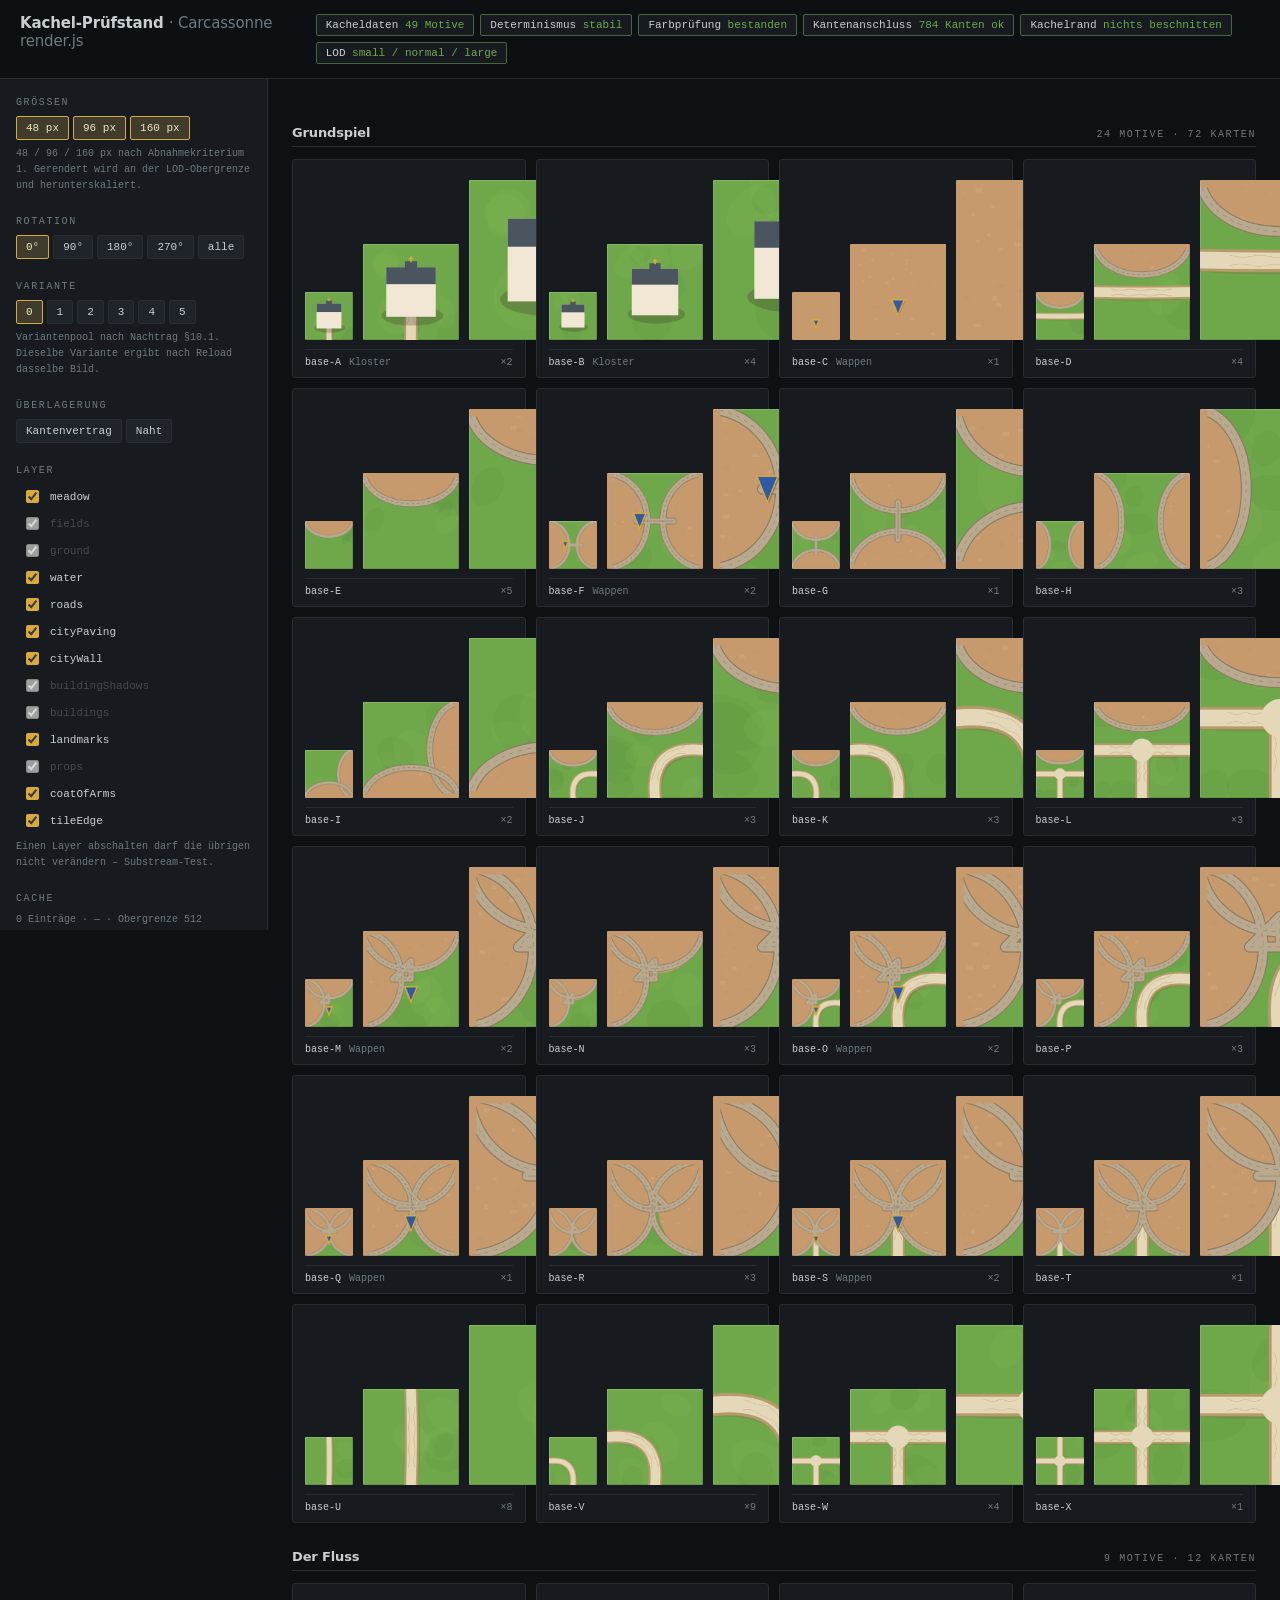
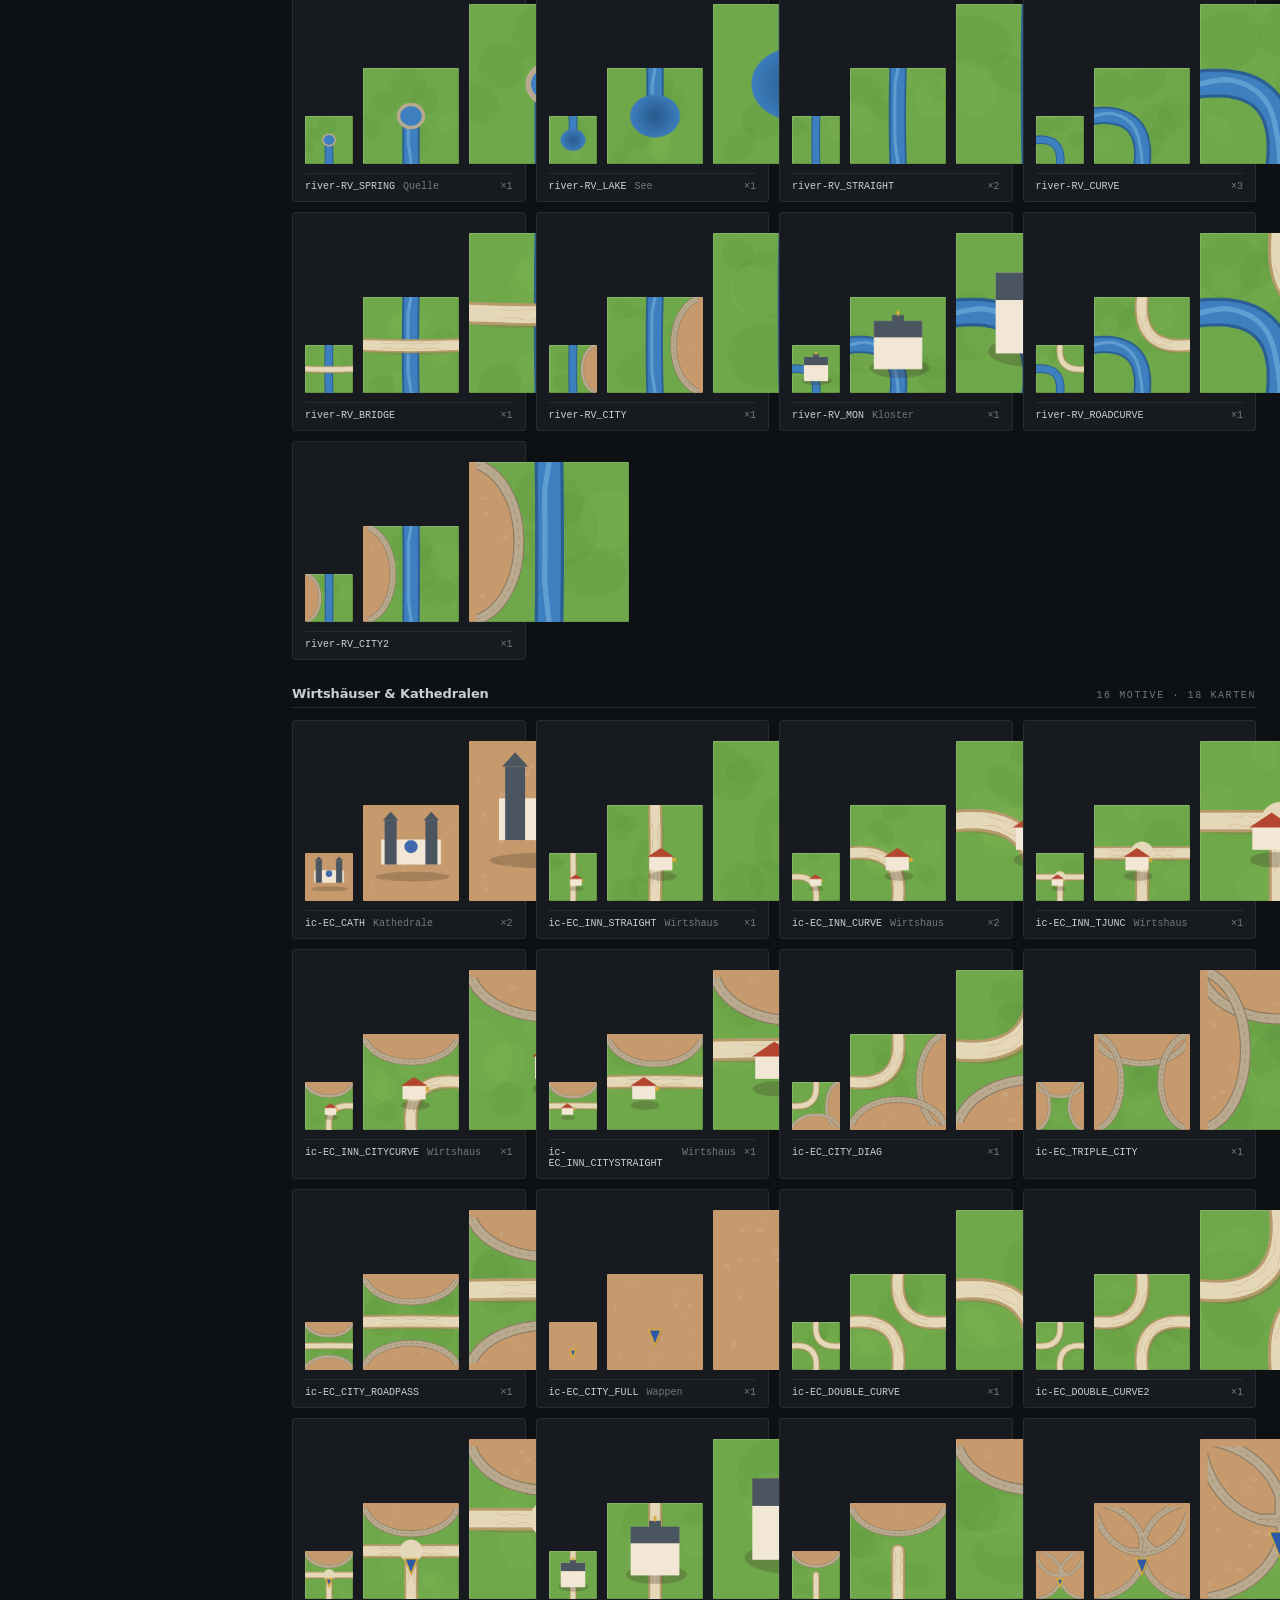
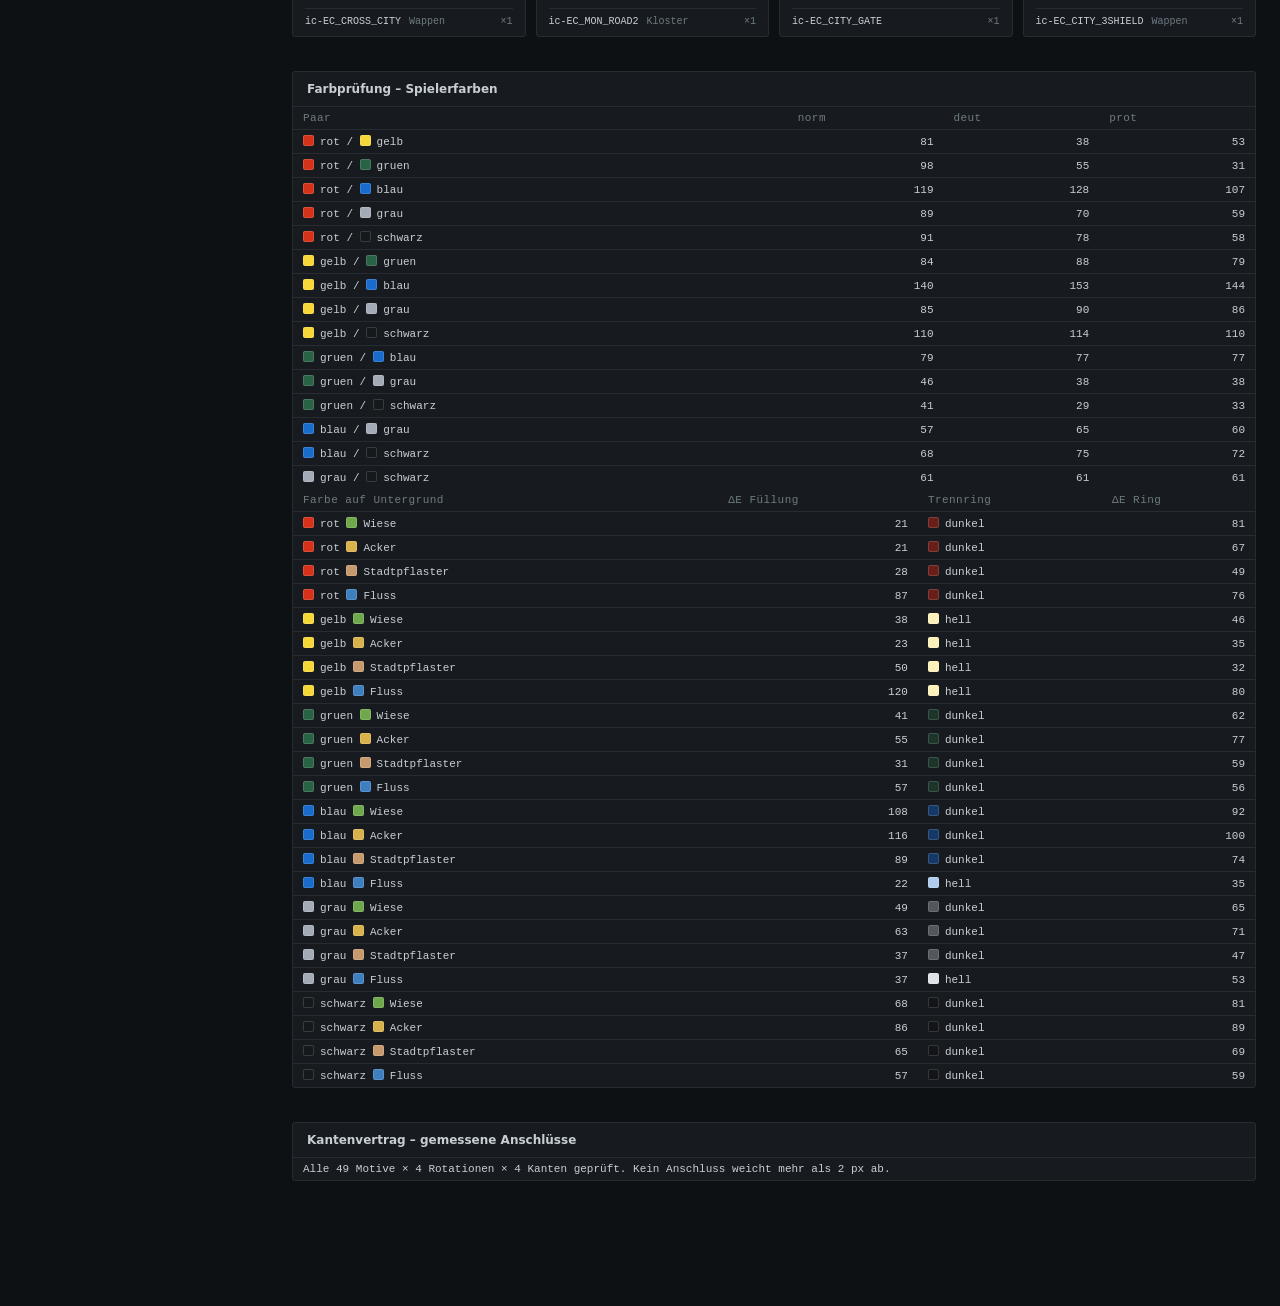
==== debug/gallery.html @ 9d8553ee "Kacheldaten an das Renderer-Schema anschließen Adapter statt zweiter Kachelliste: js/ui/render/adapt" ====
<!doctype html>
<html lang="de">
<head>
<meta charset="utf-8">
<meta name="viewport" content="width=device-width, initial-scale=1">
<title>Kachel-Prüfstand</title>
<style>
  :root {
    --ink: #0E1113;
    --surface: #171B1F;
    --raised: #1E242A;
    --line: #262C31;
    --text: #C8CFD4;
    --muted: #6E7A82;
    --gold: #D8A93B;
    --alert: #E2574B;
    --ok: #6FA84A;
    --mono: ui-monospace, "SF Mono", "JetBrains Mono", Menlo, Consolas, monospace;
    --sans: "Inter Tight", "Helvetica Neue", system-ui, sans-serif;
    --rail: 268px;
  }

  * { box-sizing: border-box; }

  body {
    margin: 0;
    background: var(--ink);
    color: var(--text);
    font-family: var(--sans);
    font-size: 13px;
    -webkit-font-smoothing: antialiased;
  }

  .eyebrow {
    font-family: var(--mono);
    font-size: 10px;
    letter-spacing: 0.16em;
    text-transform: uppercase;
    color: var(--muted);
  }

  /* ------------------------------------------------------------- Kopfzeile */
  header {
    position: sticky; top: 0; z-index: 20;
    display: flex; align-items: baseline; gap: 24px;
    padding: 14px 20px;
    background: color-mix(in srgb, var(--ink) 92%, transparent);
    backdrop-filter: blur(8px);
    border-bottom: 1px solid var(--line);
  }
  header h1 {
    margin: 0;
    font-size: 15px; font-weight: 600; letter-spacing: -0.01em;
  }
  header h1 span { color: var(--muted); font-weight: 400; }

  #checks { display: flex; gap: 6px; flex-wrap: wrap; margin-left: auto; }
  .check {
    font-family: var(--mono); font-size: 11px;
    padding: 4px 9px; border-radius: 2px;
    border: 1px solid var(--line); background: var(--surface);
    white-space: nowrap;
  }
  .check b { font-weight: 500; }
  .check.pass { border-color: color-mix(in srgb, var(--ok) 45%, var(--line)); }
  .check.pass b { color: var(--ok); }
  .check.fail { border-color: var(--alert); }
  .check.fail b { color: var(--alert); }
  .check.wait b { color: var(--muted); }

  /* ------------------------------------------------------------------ Rail */
  .layout { display: grid; grid-template-columns: var(--rail) 1fr; align-items: start; }

  aside {
    position: sticky; top: 49px;
    height: calc(100vh - 49px); overflow-y: auto;
    padding: 18px 16px 60px;
    border-right: 1px solid var(--line);
    background: var(--surface);
  }
  .group { margin-bottom: 22px; }
  .group > .eyebrow { display: block; margin-bottom: 8px; }

  .seg { display: flex; flex-wrap: wrap; gap: 4px; }
  .seg button, .toggle {
    font-family: var(--mono); font-size: 11px;
    color: var(--text); background: var(--raised);
    border: 1px solid var(--line); border-radius: 2px;
    padding: 5px 9px; cursor: pointer;
  }
  .seg button[aria-pressed="true"] {
    background: color-mix(in srgb, var(--gold) 18%, var(--raised));
    border-color: var(--gold); color: #F2E3BE;
  }
  .seg button:focus-visible, .toggle:focus-visible, .tile:focus-visible {
    outline: 2px solid var(--gold); outline-offset: 2px;
  }

  .layers { display: flex; flex-direction: column; gap: 2px; }
  .layers label {
    display: flex; align-items: center; gap: 8px;
    font-family: var(--mono); font-size: 11px;
    padding: 3px 6px; border-radius: 2px; cursor: pointer;
  }
  .layers label:hover { background: var(--raised); }
  .layers input { accent-color: var(--gold); }
  .layers .off { color: var(--muted); text-decoration: line-through; }
  .layers .empty { color: var(--muted); opacity: 0.5; }

  .note {
    font-family: var(--mono); font-size: 10px; line-height: 1.6;
    color: var(--muted); margin-top: 6px;
  }

  /* ------------------------------------------------------------ Kontaktbogen */
  main { padding: 20px 24px 120px; }

  .setband {
    display: flex; align-items: baseline; gap: 10px;
    margin: 26px 0 12px; padding-bottom: 6px;
    border-bottom: 1px solid var(--line);
  }
  .setband h2 { margin: 0; font-size: 13px; font-weight: 600; letter-spacing: -0.01em; }
  .setband .eyebrow { margin-left: auto; }

  .sheet {
    display: grid;
    grid-template-columns: repeat(auto-fill, minmax(212px, 1fr));
    gap: 10px;
  }
  .tile {
    background: var(--surface);
    border: 1px solid var(--line); border-radius: 3px;
    padding: 12px 12px 9px;
    display: flex; flex-direction: column; gap: 9px;
  }
  .tile .row { display: flex; align-items: flex-end; gap: 10px; min-height: 168px; }
  .tile canvas { display: block; image-rendering: auto; border-radius: 1px; }
  .tile footer {
    display: flex; align-items: baseline; gap: 8px;
    font-family: var(--mono); font-size: 10px; color: var(--muted);
    border-top: 1px solid var(--line); padding-top: 7px;
  }
  .tile footer .id { color: var(--text); }
  .tile footer .count { margin-left: auto; }
  .tile.flagged { border-color: var(--alert); }

  /* Naht-Test: zwei Kacheln stumpf aneinander */
  .seam .row { gap: 0; }

  /* ---------------------------------------------------------------- Panels */
  .panel {
    margin-top: 34px; border: 1px solid var(--line);
    border-radius: 3px; background: var(--surface); overflow: hidden;
  }
  .panel > h3 {
    margin: 0; padding: 10px 14px;
    font-size: 12px; font-weight: 600;
    border-bottom: 1px solid var(--line);
  }
  table { width: 100%; border-collapse: collapse; font-family: var(--mono); font-size: 11px; }
  th, td { padding: 5px 10px; text-align: left; border-bottom: 1px solid var(--line); }
  th { color: var(--muted); font-weight: 400; letter-spacing: 0.04em; }
  tr:last-child td { border-bottom: 0; }
  td.num { text-align: right; font-variant-numeric: tabular-nums; }
  td.bad { color: var(--alert); }
  .swatch {
    display: inline-block; width: 11px; height: 11px;
    border-radius: 2px; vertical-align: -1px; margin-right: 6px;
    border: 1px solid rgba(255,255,255,0.15);
  }

  @media (prefers-reduced-motion: no-preference) {
    .tile { transition: border-color 120ms ease; }
  }
  @media (max-width: 860px) {
    .layout { grid-template-columns: 1fr; }
    aside { position: static; height: auto; border-right: 0; border-bottom: 1px solid var(--line); }
  }
</style>
</head>
<body>

<header>
  <h1>Kachel-Prüfstand <span>· Carcassonne render.js</span></h1>
  <div id="checks"></div>
</header>

<div class="layout">
  <aside>
    <div class="group">
      <span class="eyebrow">Größen</span>
      <div class="seg" id="sizes"></div>
      <p class="note">48 / 96 / 160 px nach Abnahmekriterium 1. Gerendert wird an der LOD-Obergrenze und herunterskaliert.</p>
    </div>

    <div class="group">
      <span class="eyebrow">Rotation</span>
      <div class="seg" id="rotations"></div>
    </div>

    <div class="group">
      <span class="eyebrow">Variante</span>
      <div class="seg" id="variants"></div>
      <p class="note">Variantenpool nach Nachtrag §10.1. Dieselbe Variante ergibt nach Reload dasselbe Bild.</p>
    </div>

    <div class="group">
      <span class="eyebrow">Überlagerung</span>
      <div class="seg" id="overlays"></div>
    </div>

    <div class="group">
      <span class="eyebrow">Layer</span>
      <div class="layers" id="layers"></div>
      <p class="note">Einen Layer abschalten darf die übrigen nicht verändern – Substream-Test.</p>
    </div>

    <div class="group">
      <span class="eyebrow">Cache</span>
      <div id="cacheReport" class="note"></div>
    </div>
  </aside>

  <main>
    <div id="sheets"></div>

    <section class="panel">
      <h3>Farbprüfung – Spielerfarben</h3>
      <div id="colorPanel"></div>
    </section>

    <section class="panel">
      <h3>Kantenvertrag – gemessene Anschlüsse</h3>
      <div id="edgePanel"></div>
    </section>
  </main>
</div>

<script type="module">
import { validateTiles, SETS } from '../js/ui/render/tiles.js';
// Die Galerie zeigt die echten Kacheldaten des Spiels, nicht die Vorlage.
import { adaptedTiles } from '../js/ui/render/adapt-tiles.js';
const TILES = adaptedTiles();
import { renderTile, LAYER_ORDER, registeredLayers } from '../js/ui/render/layers.js';
import '../js/ui/render/base.js'; // registriert die Layer
import { TileCache } from '../js/ui/render/cache.js';
import {
  LOD, lodFor, renderSizeFor, EDGE, SIDE_NAMES, edgeAnchor, keepoutCircles,
} from '../js/ui/render/contract.js';
import {
  PLAYER_COLORS, MEEPLE_BACKGROUNDS, checkPlayerColors, separationRing, CONTRAST_LIMITS,
} from '../js/ui/render/palette.js';
import { VARIANT_COUNT } from '../js/ui/render/rng.js';
import { measureEdge } from './classify.mjs';

const SIZES = [48, 96, 160];
const dpr = Math.min(window.devicePixelRatio || 1, 2);

const state = {
  sizes: new Set(SIZES),
  rotations: [0],
  variant: 0,
  overlay: null,            // null | 'contract' | 'seam'
  disabledLayers: new Set(),
};

const cache = new TileCache({ maxEntries: 512, budgetPerFrame: Infinity, dpr });

// ------------------------------------------------------------------ Zeichnen

function drawContractOverlay(ctx, { tile }) {
  ctx.save();
  ctx.lineWidth = 1 / (ctx.getTransform().a || 1);

  for (const c of keepoutCircles(tile.sides, 'prop')) {
    ctx.fillStyle = 'rgba(226,87,75,0.14)';
    ctx.beginPath();
    ctx.arc(c.x, c.y, c.r, 0, Math.PI * 2);
    ctx.fill();
  }
  for (let s = 0; s < 4; s++) {
    const a = edgeAnchor(s);
    const type = tile.sides[s];
    const half = type === 'road' ? EDGE.ROAD_WIDTH / 2
               : type === 'river' ? EDGE.RIVER_WIDTH / 2
               : type === 'city' ? 0.5 : 0;
    ctx.strokeStyle = '#D8A93B';
    ctx.beginPath();
    if (s === 0 || s === 2) { ctx.moveTo(a.x - half, a.y); ctx.lineTo(a.x + half, a.y); }
    else { ctx.moveTo(a.x, a.y - half); ctx.lineTo(a.x, a.y + half); }
    ctx.stroke();

    ctx.fillStyle = '#D8A93B';
    ctx.beginPath();
    ctx.arc(a.x, a.y, 0.012, 0, Math.PI * 2);
    ctx.fill();
  }
  ctx.restore();
}

function renderToCanvas(tile, size, rotation, variant) {
  const lod = lodFor(size);
  const renderPx = Math.round(renderSizeFor(lod) * dpr);
  const c = document.createElement('canvas');
  c.width = c.height = renderPx;
  c.style.width = c.style.height = size + 'px';
  const ctx = c.getContext('2d');
  ctx.save();
  ctx.scale(renderPx, renderPx);
  ctx.beginPath(); ctx.rect(0, 0, 1, 1); ctx.clip();
  renderTile(ctx, {
    tile, variant, rotation, lod,
    disabledLayers: state.disabledLayers,
    debug: state.overlay === 'contract' ? { overlay: drawContractOverlay } : null,
  });
  ctx.restore();
  c.dataset.lod = lod;
  return c;
}

// --------------------------------------------------------- Kantenmessung

const EXPECTED = { road: EDGE.ROAD_WIDTH, river: EDGE.RIVER_WIDTH, city: 1, field: 0 };

function rotateSides(sides, r) {
  return [0, 1, 2, 3].map((s) => sides[(s - r + 4) % 4]);
}

function runEdgeCheck() {
  const rows = [];
  let checked = 0;
  for (const tile of TILES) {
    for (const rot of [0, 1, 2, 3]) {
      const c = renderToCanvas(tile, 160, rot, state.variant);
      const sides = rotateSides(tile.sides, rot);
      const tol = 3 / c.width;
      for (let s = 0; s < 4; s++) {
        checked++;
        const m = measureEdge(c, s);
        const declared = sides[s];
        if (m.kind !== declared) {
          rows.push({ tile: tile.id, rot, side: SIDE_NAMES[s], declared, got: m.kind, width: m.width, expected: EXPECTED[declared] });
          continue;
        }
        if (declared !== 'field' && Math.abs(m.width - EXPECTED[declared]) > tol) {
          rows.push({ tile: tile.id, rot, side: SIDE_NAMES[s], declared, got: `Breite ${m.width.toFixed(3)}`, width: m.width, expected: EXPECTED[declared] });
          continue;
        }
        if ((declared === 'road' || declared === 'river') && Math.abs(m.center - 0.5) > tol) {
          rows.push({ tile: tile.id, rot, side: SIDE_NAMES[s], declared, got: `Mitte ${m.center.toFixed(3)}`, width: m.width, expected: EXPECTED[declared] });
        }
      }
    }
  }
  return { rows, checked };
}

/**
 * Dekoration darf nicht am Kachelrand abgeschnitten werden.
 * Grundflächen dürfen und sollen über den Rand laufen – dafür ist der Clip da.
 */
const DECOR_LAYERS = new Set(['buildingShadows', 'buildings', 'landmarks', 'props', 'coatOfArms']);

function runOverflowCheck() {
  const notDecor = new Set(LAYER_ORDER.filter((l) => !DECOR_LAYERS.has(l)));
  const px = Math.round(renderSizeFor(LOD.LARGE) * dpr);
  const pad = Math.round(px * 0.3);
  const offenders = [];
  for (const tile of TILES) {
    for (const rot of [0, 1, 2, 3]) {
      const c = document.createElement('canvas');
      c.width = c.height = px + 2 * pad;
      const ctx = c.getContext('2d');
      ctx.save();
      ctx.translate(pad, pad);
      ctx.scale(px, px);
      renderTile(ctx, { tile, variant: state.variant, rotation: rot, lod: LOD.LARGE, disabledLayers: notDecor });
      ctx.restore();
      const d = ctx.getImageData(0, 0, c.width, c.height).data;
      const W = c.width;
      let hits = 0;
      for (let y = 0; y < c.height && hits === 0; y++) {
        for (let x = 0; x < W; x++) {
          if (x >= pad && x < pad + px && y >= pad && y < pad + px) continue;
          if (d[(y * W + x) * 4 + 3] > 8) { hits++; break; }
        }
      }
      if (hits) offenders.push(`${tile.id} ${rot * 90}°`);
    }
  }
  return offenders;
}

// ------------------------------------------------------------------- Aufbau

function buildSeg(host, items, isActive, onPick) {
  host.innerHTML = '';
  for (const item of items) {
    const b = document.createElement('button');
    b.textContent = item.label;
    b.setAttribute('aria-pressed', String(isActive(item.value)));
    b.addEventListener('click', () => { onPick(item.value); paint(); });
    host.appendChild(b);
  }
}

function buildControls() {
  buildSeg(document.getElementById('sizes'),
    SIZES.map((s) => ({ label: s + ' px', value: s })),
    (v) => state.sizes.has(v),
    (v) => { state.sizes.has(v) ? state.sizes.delete(v) : state.sizes.add(v);
             if (!state.sizes.size) state.sizes.add(v); });

  buildSeg(document.getElementById('rotations'),
    [0, 1, 2, 3].map((r) => ({ label: (r * 90) + '°', value: r })).concat([{ label: 'alle', value: 'all' }]),
    (v) => v === 'all' ? state.rotations.length === 4 : state.rotations.length === 1 && state.rotations[0] === v,
    (v) => { state.rotations = v === 'all' ? [0, 1, 2, 3] : [v]; });

  buildSeg(document.getElementById('variants'),
    Array.from({ length: VARIANT_COUNT }, (_, i) => ({ label: String(i), value: i })),
    (v) => state.variant === v,
    (v) => { state.variant = v; });

  buildSeg(document.getElementById('overlays'),
    [{ label: 'Kantenvertrag', value: 'contract' }, { label: 'Naht', value: 'seam' }],
    (v) => state.overlay === v,
    (v) => { state.overlay = state.overlay === v ? null : v; });

  const host = document.getElementById('layers');
  host.innerHTML = '';
  const active = new Set(registeredLayers());
  for (const name of LAYER_ORDER) {
    const label = document.createElement('label');
    const cb = document.createElement('input');
    cb.type = 'checkbox';
    cb.checked = !state.disabledLayers.has(name);
    cb.disabled = !active.has(name);
    cb.addEventListener('change', () => {
      cb.checked ? state.disabledLayers.delete(name) : state.disabledLayers.add(name);
      paint();
    });
    const span = document.createElement('span');
    span.textContent = name;
    if (!active.has(name)) span.className = 'empty';
    else if (state.disabledLayers.has(name)) span.className = 'off';
    label.append(cb, span);
    if (!active.has(name)) label.title = 'noch kein Layer registriert';
    host.appendChild(label);
  }
}

function paint() {
  buildControls();
  const host = document.getElementById('sheets');
  host.innerHTML = '';

  for (const [setId, meta] of Object.entries(SETS)) {
    const tiles = TILES.filter((t) => t.set === setId);
    const band = document.createElement('div');
    band.className = 'setband';
    band.innerHTML = `<h2>${meta.label}</h2>
      <span class="eyebrow">${tiles.length} Motive · ${tiles.reduce((a, t) => a + t.count, 0)} Karten</span>`;
    host.appendChild(band);

    const sheet = document.createElement('div');
    sheet.className = 'sheet';
    for (const tile of tiles) {
      for (const rot of state.rotations) sheet.appendChild(tileCard(tile, rot));
    }
    host.appendChild(sheet);
  }

  document.getElementById('cacheReport').textContent =
    `${cache.entries.size} Einträge · ${cache.estimatedBytes() / 1048576 < 0.05 ? '—' : (cache.estimatedBytes() / 1048576).toFixed(1) + ' MB'} · Obergrenze ${cache.maxEntries}`;
}

function tileCard(tile, rotation) {
  const card = document.createElement('div');
  card.className = 'tile' + (state.overlay === 'seam' ? ' seam' : '');
  card.tabIndex = 0;

  const row = document.createElement('div');
  row.className = 'row';
  const sizes = SIZES.filter((s) => state.sizes.has(s));
  for (const size of sizes) {
    const c = renderToCanvas(tile, size, rotation, state.variant);
    row.appendChild(c);
    if (state.overlay === 'seam' && size === Math.max(...sizes)) {
      // gleiche Kachel spiegelbildlich anlegen: die Naht muss unsichtbar bleiben
      const twin = renderToCanvas(tile, size, (rotation + 2) % 4, state.variant);
      row.appendChild(twin);
    }
  }
  card.appendChild(row);

  const foot = document.createElement('footer');
  const flags = [
    tile.shield && 'Wappen', tile.cloister && 'Kloster',
    tile.cathedral && 'Kathedrale', tile.inn && 'Wirtshaus',
    tile.spring && 'Quelle', tile.lake && 'See',
  ].filter(Boolean).join(' · ');
  foot.innerHTML = `<span class="id">${tile.id}</span><span>${flags}</span><span class="count">×${tile.count}</span>`;
  card.appendChild(foot);
  return card;
}

// -------------------------------------------------------------------- Checks

function setCheck(id, label, status, detail) {
  let el = document.getElementById('chk-' + id);
  if (!el) {
    el = document.createElement('div');
    el.id = 'chk-' + id;
    el.className = 'check';
    document.getElementById('checks').appendChild(el);
  }
  el.className = 'check ' + status;
  el.innerHTML = `${label} <b>${detail}</b>`;
}

function determinismCheck() {
  const sample = TILES.filter((_, i) => i % 7 === 0);
  for (const tile of sample) {
    const a = renderToCanvas(tile, 160, 0, state.variant);
    const b = renderToCanvas(tile, 160, 0, state.variant);
    const da = a.getContext('2d').getImageData(0, 0, a.width, a.height).data;
    const db = b.getContext('2d').getImageData(0, 0, b.width, b.height).data;
    for (let i = 0; i < da.length; i += 97) {
      if (da[i] !== db[i]) return { ok: false, tile: tile.id };
    }
  }
  return { ok: true };
}

function colorPanel(result) {
  const views = ['normal', 'deuteranopia', 'protanopia'];
  let html = '<table><thead><tr><th>Paar</th>';
  for (const v of views) html += `<th class="num">${v.slice(0, 4)}</th>`;
  html += '</tr></thead><tbody>';
  for (const p of result.pairs) {
    html += `<tr><td><span class="swatch" style="background:${PLAYER_COLORS[p.a]}"></span>${p.a} / ` +
            `<span class="swatch" style="background:${PLAYER_COLORS[p.b]}"></span>${p.b}</td>`;
    for (const v of views) {
      const bad = p.values[v] < CONTRAST_LIMITS.playerPair;
      html += `<td class="num ${bad ? 'bad' : ''}">${p.values[v].toFixed(0)}</td>`;
    }
    html += '</tr>';
  }
  html += '</tbody></table>';

  html += '<table><thead><tr><th>Farbe auf Untergrund</th><th class="num">ΔE Füllung</th><th>Trennring</th><th class="num">ΔE Ring</th></tr></thead><tbody>';
  for (const b of result.backgrounds) {
    const ring = separationRing(PLAYER_COLORS[b.color], MEEPLE_BACKGROUNDS[b.background]);
    const bad = b.min < CONTRAST_LIMITS.background;
    html += `<tr><td><span class="swatch" style="background:${PLAYER_COLORS[b.color]}"></span>${b.color} ` +
            `<span class="swatch" style="background:${MEEPLE_BACKGROUNDS[b.background]}"></span>${b.background}</td>` +
            `<td class="num ${bad ? 'bad' : ''}">${b.min.toFixed(0)}</td>` +
            `<td><span class="swatch" style="background:${ring.color}"></span>${ring.kind}</td>` +
            `<td class="num">${ring.deltaE.toFixed(0)}</td></tr>`;
  }
  html += '</tbody></table>';
  document.getElementById('colorPanel').innerHTML = html;
}

function edgePanel(result) {
  if (!result.rows.length) {
    document.getElementById('edgePanel').innerHTML =
      `<table><tbody><tr><td>Alle ${TILES.length} Motive × 4 Rotationen × 4 Kanten geprüft. Kein Anschluss weicht mehr als 2 px ab.</td></tr></tbody></table>`;
    return;
  }
  let html = '<table><thead><tr><th>Motiv</th><th>Rot.</th><th>Kante</th><th>deklariert</th><th>gemessen</th><th class="num">Breite</th><th class="num">soll</th></tr></thead><tbody>';
  for (const r of result.rows.slice(0, 60)) {
    html += `<tr><td>${r.tile}</td><td>${r.rot * 90}°</td><td>${r.side}</td><td>${r.declared}</td>` +
            `<td class="bad">${r.got}</td><td class="num">${r.width.toFixed(3)}</td><td class="num">${r.expected}</td></tr>`;
  }
  html += '</tbody></table>';
  document.getElementById('edgePanel').innerHTML = html;
}

// ---------------------------------------------------------------------- Start

paint();

requestAnimationFrame(() => {
  const v = validateTiles(TILES);
  setCheck('data', 'Kacheldaten', v.ok ? 'pass' : 'fail',
    v.ok ? `${TILES.length} Motive` : `${v.problems.length} Fehler`);
  if (!v.ok) console.warn('Kacheldaten:', v.problems);

  const d = determinismCheck();
  setCheck('det', 'Determinismus', d.ok ? 'pass' : 'fail', d.ok ? 'stabil' : d.tile);

  const c = checkPlayerColors();
  setCheck('color', 'Farbprüfung', c.passed ? 'pass' : 'fail',
    c.passed ? 'bestanden' : `${c.pairs.filter((p) => !p.passed).length + c.backgrounds.filter((b) => !b.passed).length} Verstöße`);
  colorPanel(c);

  const e = runEdgeCheck();
  setCheck('edges', 'Kantenanschluss', e.rows.length ? 'fail' : 'pass',
    e.rows.length ? `${e.rows.length} Abweichungen` : `${e.checked} Kanten ok`);
  edgePanel(e);

  const o = runOverflowCheck();
  setCheck('overflow', 'Kachelrand', o.length ? 'fail' : 'pass',
    o.length ? `${o.length} Objekte beschnitten` : 'nichts beschnitten');
  if (o.length) console.warn('Beschnittene Dekoration:', o);

  setCheck('lod', 'LOD', 'pass', `${lodFor(48)} / ${lodFor(96)} / ${lodFor(160)}`);
});
</script>
</body>
</html>
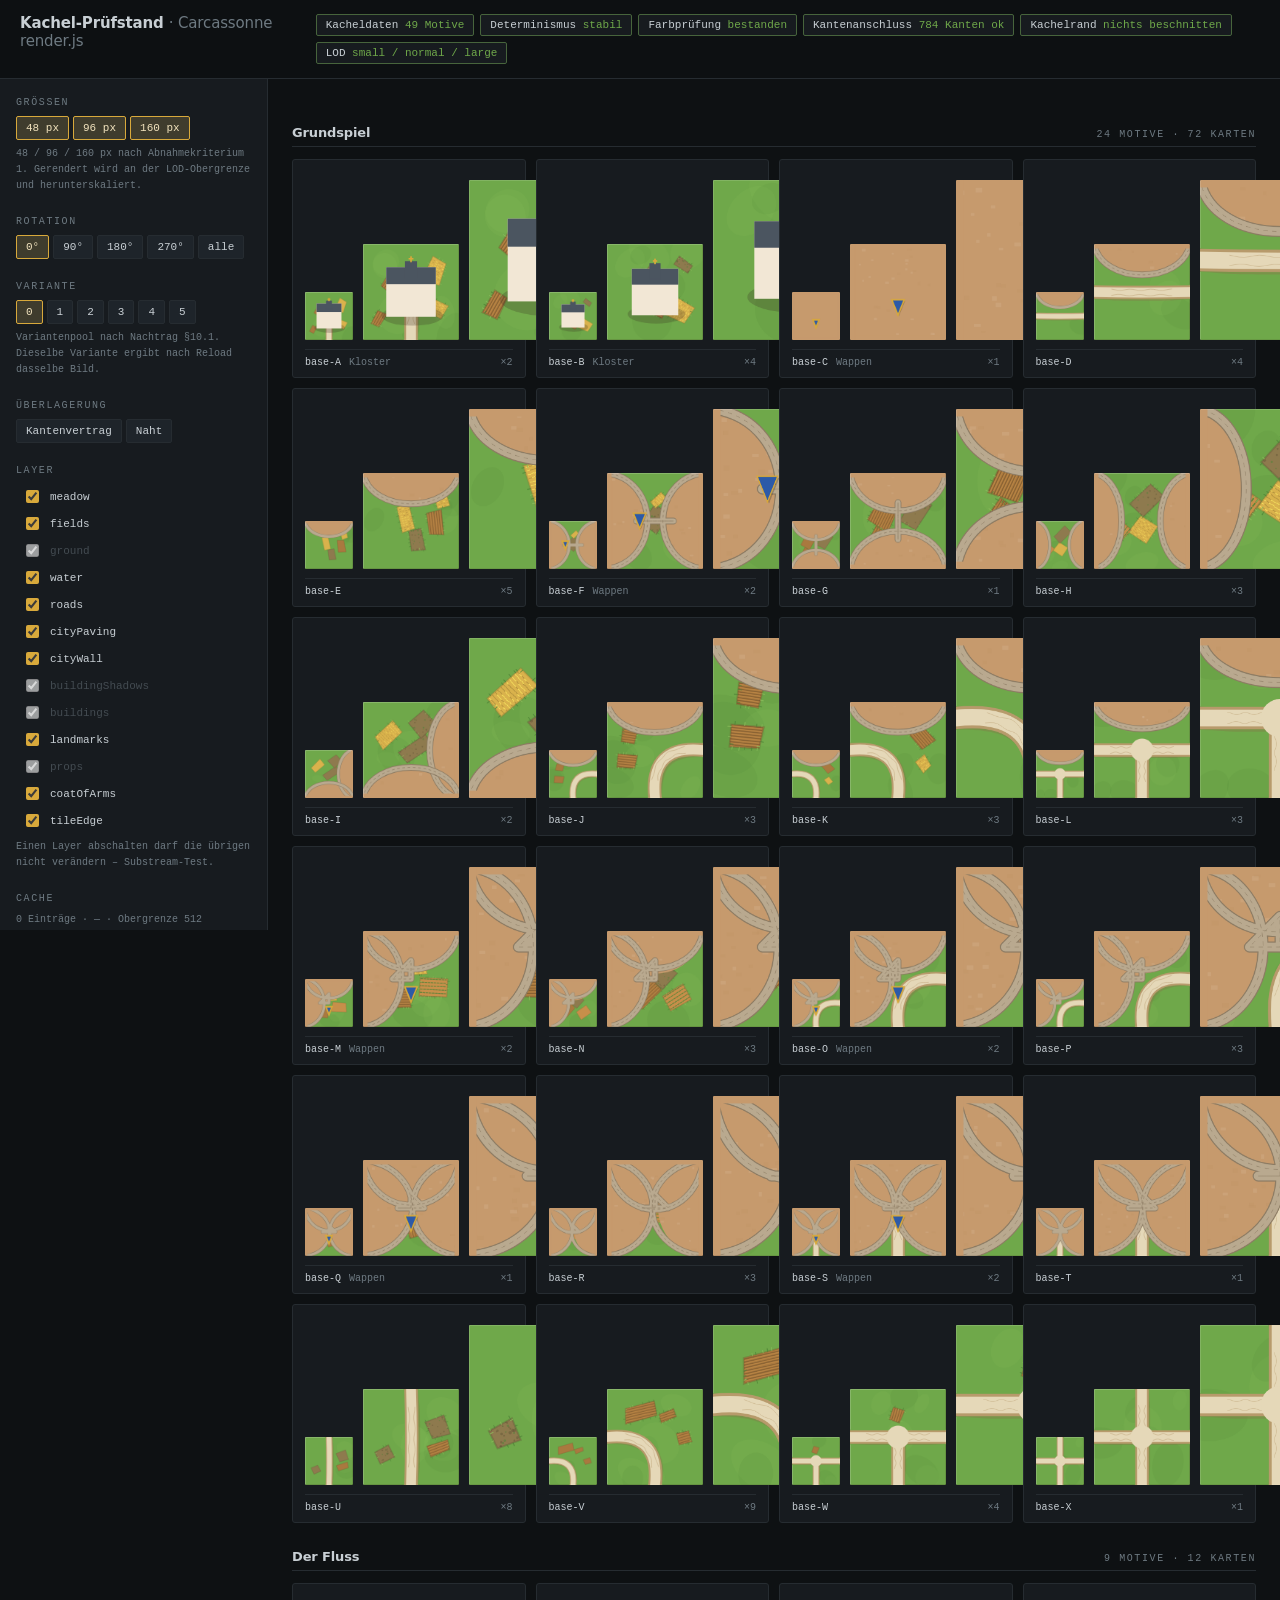
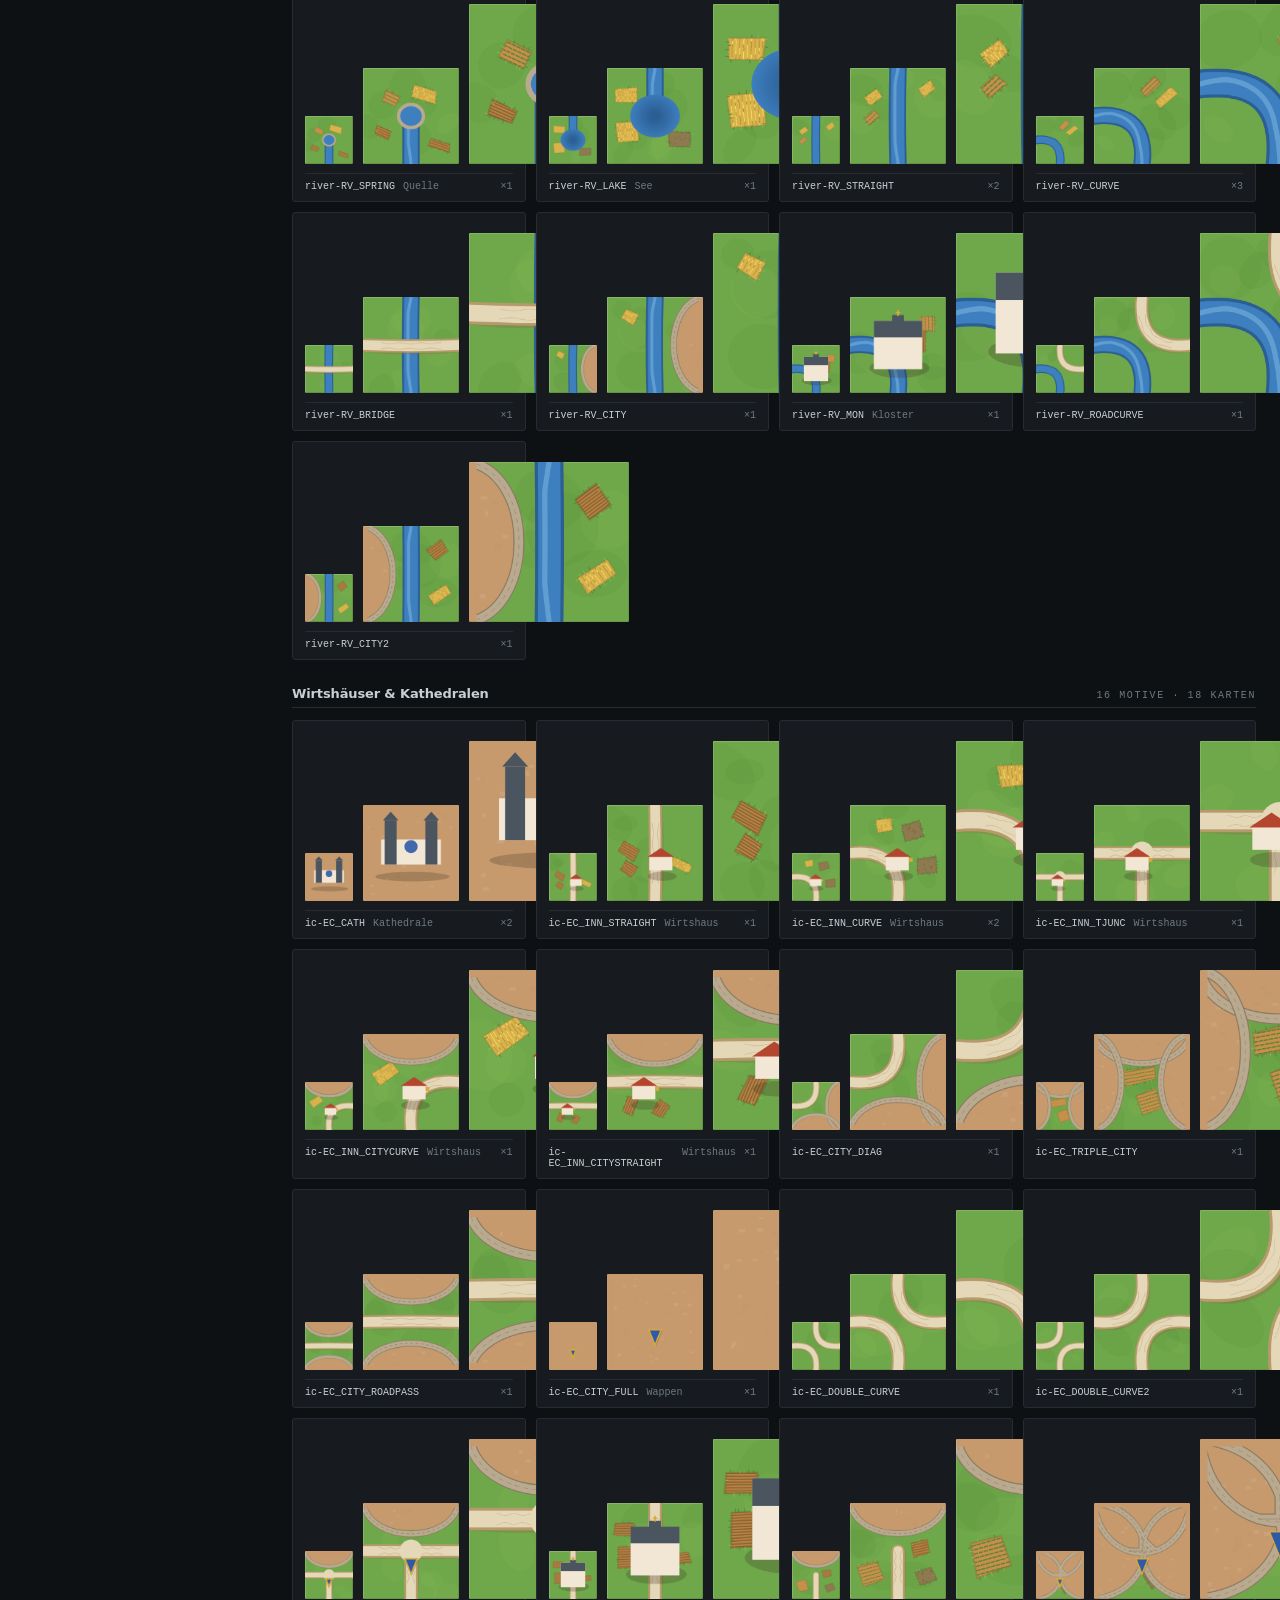
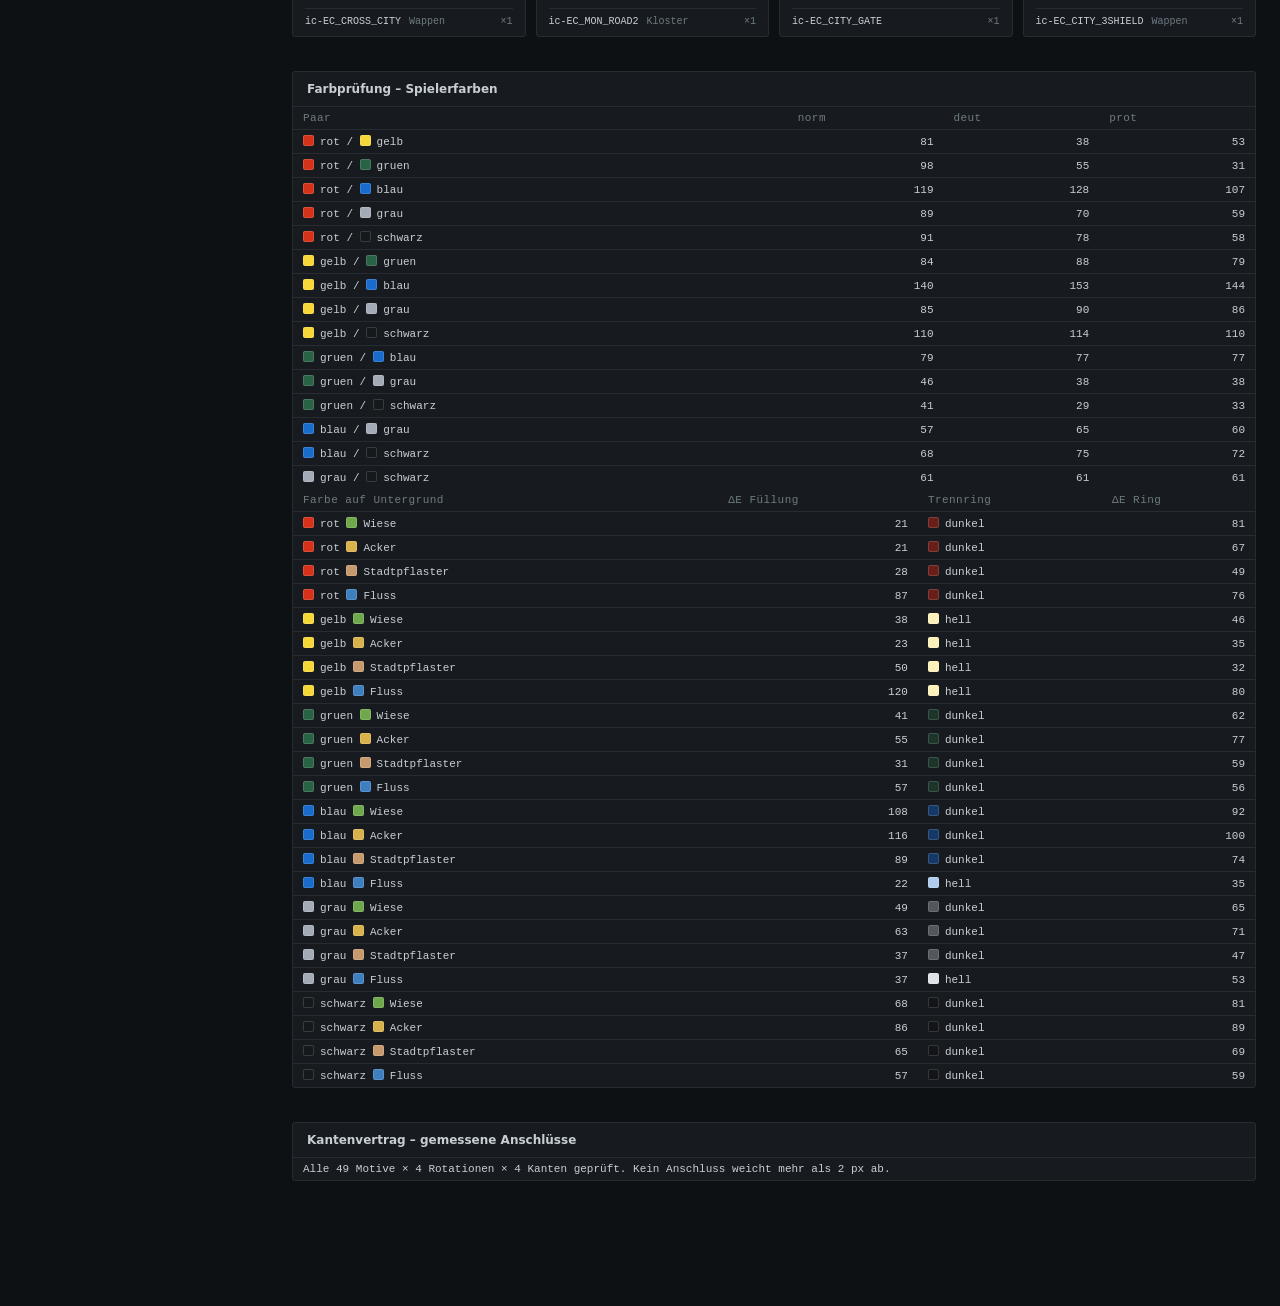
==== commit a9f796e1: "Felder und Äcker: Layer 'fields' (Priorität B) Ackerparzellen auf der Wiese, von beiden Renderern ge" ====
--- a/debug/gallery.html
+++ b/debug/gallery.html
@@ -244,6 +244,7 @@
 const TILES = adaptedTiles();
 import { renderTile, LAYER_ORDER, registeredLayers } from '../js/ui/render/layers.js';
 import '../js/ui/render/base.js'; // registriert die Layer
+import '../js/ui/render/fields.js'; // Layer 'fields'
 import { TileCache } from '../js/ui/render/cache.js';
 import {
   LOD, lodFor, renderSizeFor, EDGE, SIDE_NAMES, edgeAnchor, keepoutCircles,
